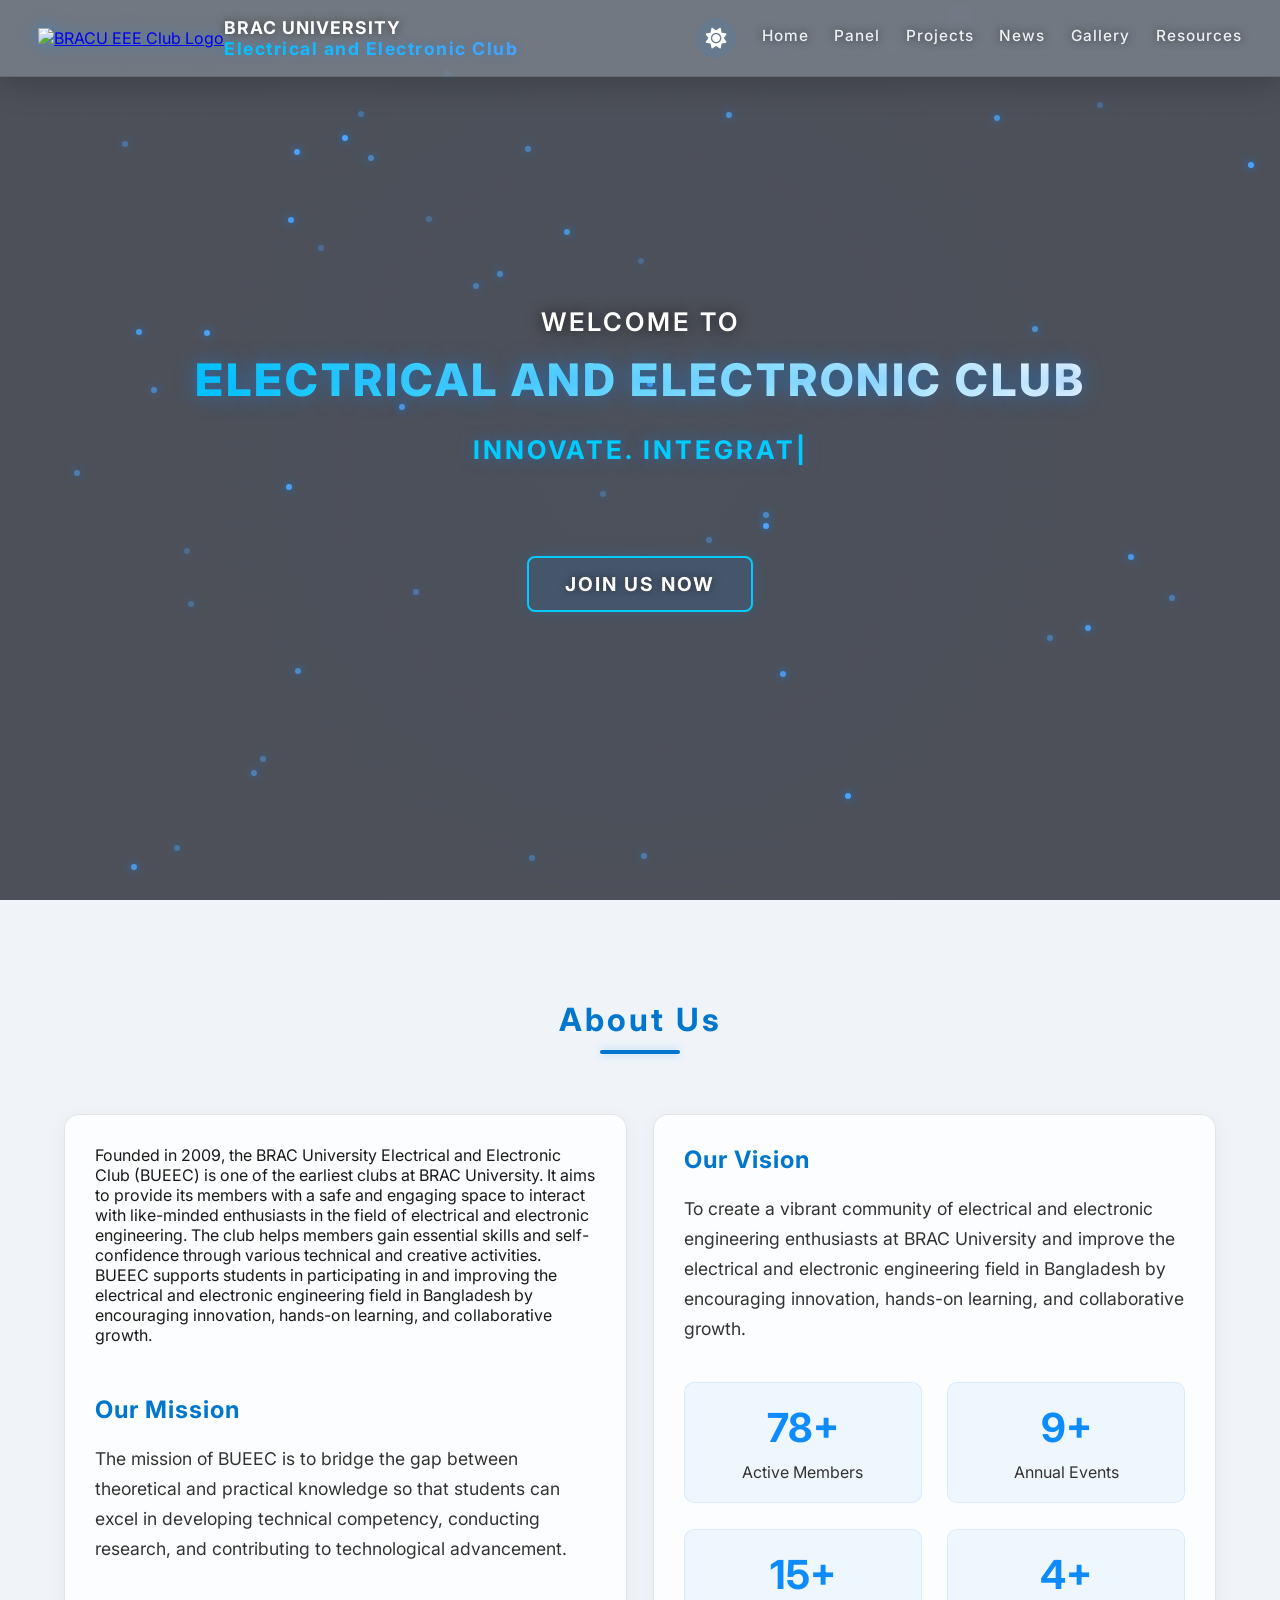
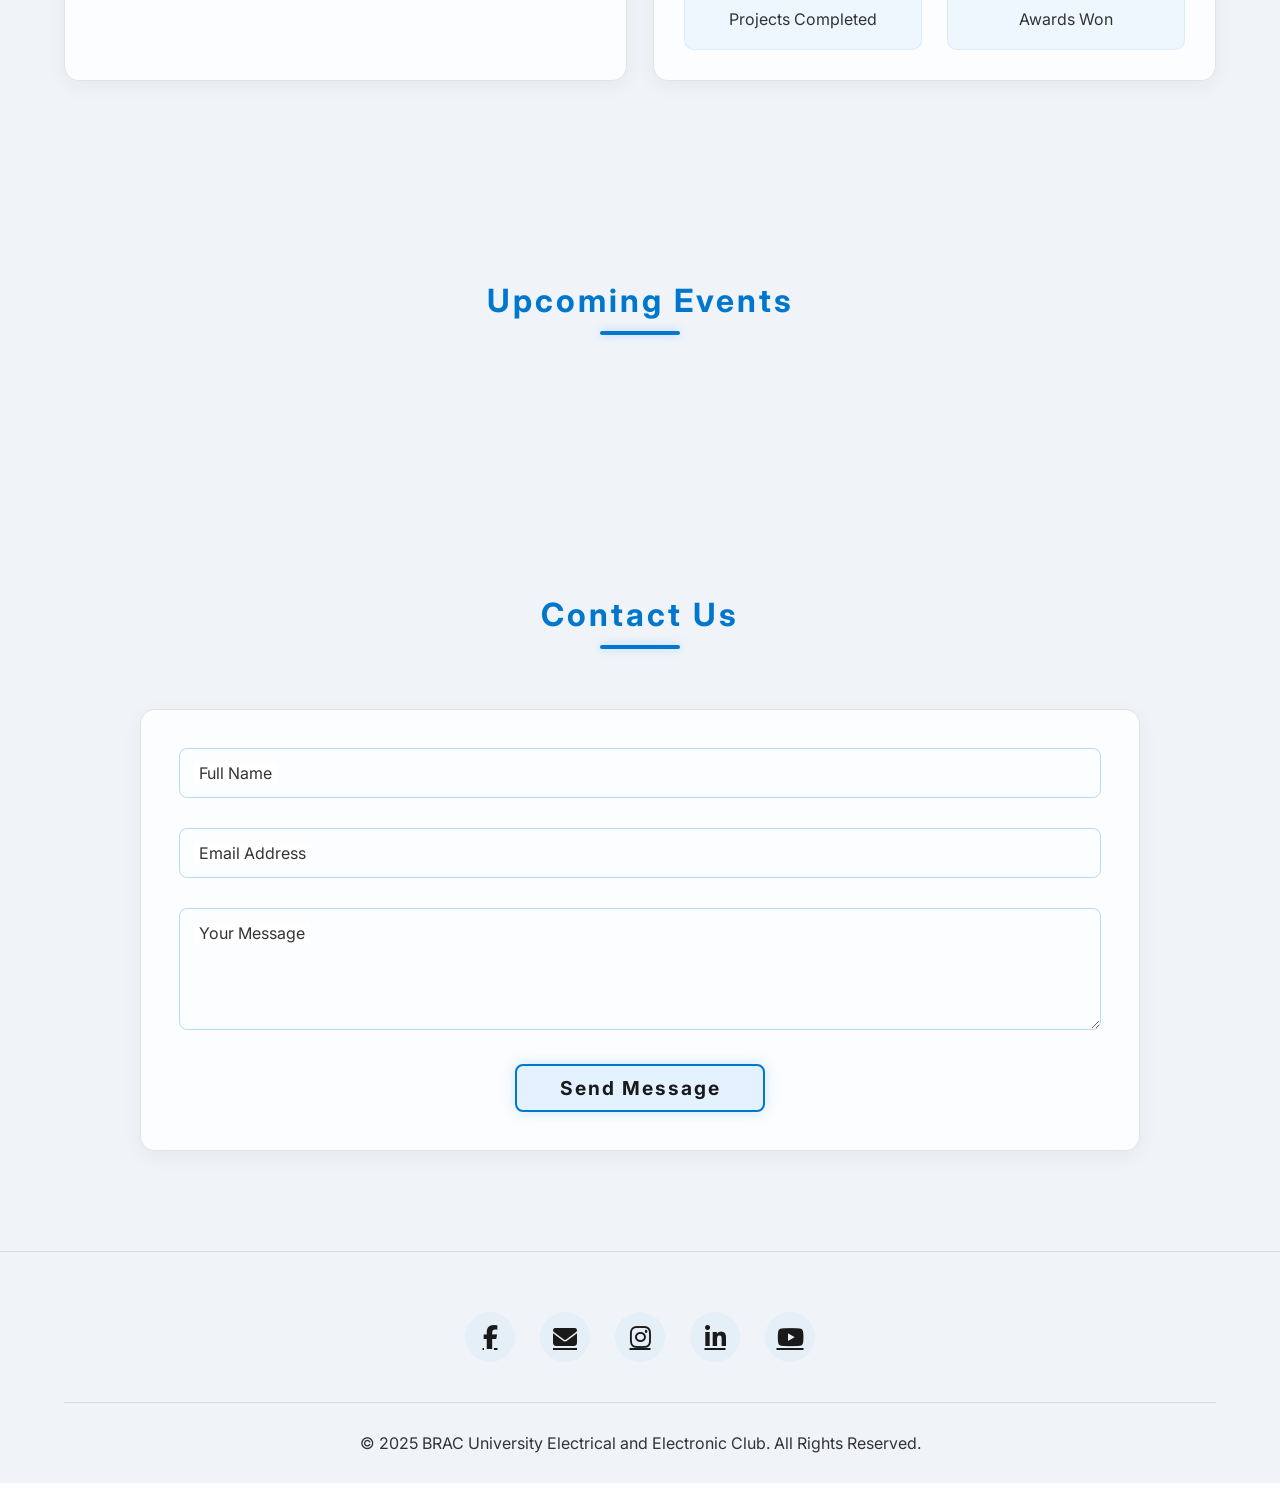
==== index.html @ 91a5d1a2 "Initial commit from downloaded files" ====
<!DOCTYPE html>
<html lang="en">
<head>
  <meta charset="UTF-8">
  <link rel="shortcut icon" type="x-icon" href="https://i.postimg.cc/prGL7dkq/Untitled-design-8-1.png">
  <meta name="viewport" content="width=device-width, initial-scale=1.0">
  <title>BRACU EE Club - Home</title>
  <link href="https://fonts.googleapis.com/css2?family=Orbitron:wght@400;500;700&family=Roboto:wght@300;400;700&display=swap" rel="stylesheet">
  <link rel="stylesheet" href="https://cdnjs.cloudflare.com/ajax/libs/font-awesome/6.4.0/css/all.min.css">
  <link href="https://fonts.googleapis.com/css2?family=Inter:wght@300;400;600;700&display=swap" rel="stylesheet">
  <link href="https://fonts.googleapis.com/css2?family=Rajdhani:wght@400;600;700&display=swap" rel="stylesheet">
  <link rel="stylesheet" href="styles.css">
</head>
<body>
  <!-- Top bar -->
  <div class="top-bar">
    <div class="brand">
      <a href="index.html">
        <img src="https://i.postimg.cc/JhgQFRFQ/Logo-Logo-for-black-bg-1.png" alt="BRACU EEE Club Logo" class="brand-icon">
      </a>
      <div class="brand-text">
        <div class="university-name"><b>BRAC UNIVERSITY</b></div>
        <div class="club-name">Electrical and Electronic Club</div>
      </div>
    </div>
    <div class="nav-links">
      <!-- Theme toggle button -->
      <button class="theme-toggle" id="themeToggle" title="Toggle theme">
        <i class="fas fa-moon"></i>
      </button>
      <a href="index.html" class="nav-link active">Home</a>
      <a href="panel.html" class="nav-link">Panel</a>
      <a href="projects.html" class="nav-link">Projects</a>
      <a href="news.html" class="nav-link">News</a>
      <a href="gallery.html" class="nav-link">Gallery</a>
      <a href="resources.html" class="nav-link">Resources</a>
    </div>
    <button class="hamburger" id="hamburger">
      <i class="fas fa-bars"></i>
    </button>
  </div>

  <!-- Sidebar Overlay -->
  <div class="sidebar-overlay" id="sidebarOverlay">
    <div class="sidebar">
      <button class="close-btn" id="closeSidebar">&times;</button>
      <div class="sidebar-links">
        <a href="index.html" class="sidebar-link">Home</a>
        <a href="panel.html" class="sidebar-link">Panel</a>
        <a href="projects.html" class="sidebar-link">Projects</a>
        <a href="news.html" class="sidebar-link">News</a>
        <a href="gallery.html" class="sidebar-link">Gallery</a>
        <a href="resources.html" class="sidebar-link">Resources</a>
      </div>
    </div>
  </div>

  <!-- Main Page Content -->
  <div class="page-content">

    <!-- Hero Section -->
    <section class="hero-section">
      <!-- Background slideshow -->
      <div class="slideshow">
        <div class="slide"></div>
        <div class="slide"></div>
        <div class="slide"></div>
        <div class="slide"></div>
      </div>
      <!-- Dark overlay for text contrast -->
      <div class="dark-overlay"></div>
      <!-- Quantum Overlay -->
      <div class="quantum-overlay"></div>
      <!-- Digital Grid -->
      <div class="digital-grid"></div>
      <!-- Floating Particles -->
      <div class="particles" id="particles"></div>
      <!-- Main content -->
      <div class="hero-content">
        <h2 class="sub-headingf">WELCOME TO</h2>
        <h1 class="main-heading">ELECTRICAL AND ELECTRONIC CLUB</h1>
        <h2 class="sub-heading" id="typewriter" style="text-transform: uppercase;"></h2>
        <button class="join-btn" onclick="window.open('https://forms.gle/XKeweSnSrj7ZbJmv6', '_blank', 'noopener')">JOIN US NOW</button>
      </div>
    </section>

    <!-- About Section -->
    <section id="about">
      <div class="section-header">
        <h2>About Us</h2>
      </div>
      <div class="grid-container">
        <div class="card animate-on-scroll">
          <div class="card-body">
            <p>Founded in 2009, the BRAC University Electrical and Electronic Club (BUEEC) is one of the earliest clubs at BRAC University. It aims to provide its members with a safe and engaging space to interact with like-minded enthusiasts in the field of electrical and electronic engineering. The club helps members gain essential skills and self-confidence through various technical and creative activities. BUEEC supports students in participating in and improving the electrical and electronic engineering field in Bangladesh by encouraging innovation, hands-on learning, and collaborative growth.</p>
            <h5 class="card-title" style="margin-top: 50px;">Our Mission</h5>
            <p class="card-text">The mission of BUEEC is to bridge the gap between theoretical and practical knowledge so that students can excel in developing technical competency, conducting research, and contributing to technological advancement.</p>
          </div>
        </div>
        <div class="card animate-on-scroll delay-1">
          <div class="card-body">
            <h5 class="card-title">Our Vision</h5>
            <p class="card-text">To create a vibrant community of electrical and electronic engineering enthusiasts at BRAC University and improve the electrical and electronic engineering field in Bangladesh by encouraging innovation, hands-on learning, and collaborative growth.</p>
            <div class="stats-grid">
              <div class="stat-item">
                <div class="stat-value" data-target="250">0</div>
                <div class="stat-label">Active Members</div>
              </div>
              <div class="stat-item">
                <div class="stat-value" data-target="30">0</div>
                <div class="stat-label">Annual Events</div>
              </div>
              <div class="stat-item">
                <div class="stat-value" data-target="50">0</div>
                <div class="stat-label">Projects Completed</div>
              </div>
              <div class="stat-item">
                <div class="stat-value" data-target="15">0</div>
                <div class="stat-label">Awards Won</div>
              </div>
            </div>
          </div>
        </div>
      </div>
    </section>


    <!-- Event Section -->
    <section id="events">
      <div class="section-header">
        <h2>Upcoming Events</h2>
      </div>
      <div>
        <!--Event Updates will go here-->
      </div>
    </section>

    <!-- Contact Section -->
    <section id="contact">
      <div class="section-header">
        <h2>Contact Us</h2>
      </div>
      <div class="contact-container">
        <form class="contact-form animate-on-scroll" action="bueec.com" method="POST">
          <!-- FormSubmit settings -->
          <input type="hidden" name="_subject" value="New message from BUEEC website">
          <input type="hidden" name="_template" value="table">
          <input type="hidden" name="_captcha" value="true">
          <input type="hidden" name="_next" value="https://www.bueec.com/#contact">

          <div class="form-group">
            <input type="text" id="name" name="name" required placeholder=" ">
            <label for="name">Full Name</label>
          </div>
          <div class="form-group">
            <input type="email" id="email" name="email" required placeholder=" ">
            <label for="email">Email Address</label>
          </div>
          <div class="form-group">
            <textarea id="message" name="message" required placeholder=" " rows="5"></textarea>
            <label for="message">Your Message</label>
          </div>
          <button type="submit" class="submit-btn">Send Message</button>
        </form>
      </div>
    </section>
  </div>

  <!-- Footer -->
  <footer>
    <div class="footer-content">
      <div class="social-links">
        <a href="https://www.facebook.com/bracueec" class="social-link" target="_blank" rel="noopener noreferrer"><i class="fab fa-facebook-f"></i></a>
        <a href="https://mail.google.com/mail/?view=cm&fs=1&to=club.bueec@g.bracu.ac.bd" class="social-link"><i class="fas fa-envelope"></i></a>
        <a href="https://www.instagram.com/club.bueec/" class="social-link" target="_blank" rel="noopener noreferrer"><i class="fab fa-instagram"></i></a>
        <a href="https://www.linkedin.com/company/bracueec/" class="social-link" target="_blank" rel="noopener noreferrer"><i class="fab fa-linkedin-in"></i></a>
        <a href="https://www.youtube.com/@bracuniversityelectricalan5006" class="social-link" target="_blank" rel="noopener noreferrer"><i class="fab fa-youtube"></i></a>
      </div>
      <p class="copyright">© 2025 BRAC University Electrical and Electronic Club. All Rights Reserved.</p>
    </div>
  </footer>

  <script src="script.js"></script>
</body>

</html>
---- styles.css ----
:root {
  --primary: #0a0c15;
  --secondary: #0f111a;
  --accent: #0d8bff;
  --accent-light: #4da6ff;
  --accent-bright: #00ccff;
  --text: #ffffff;
  --text-secondary: #e0f0ff;
  --glass: rgba(15, 25, 45, 0.8);
  --glass-border: rgba(255, 255, 255, 0.15);
}

* {
  margin: 0;
  padding: 0;
  box-sizing: border-box;
}

body {
  font-family: 'Inter', sans-serif;
  background: linear-gradient(135deg, var(--primary) 0%, var(--secondary) 100%);
  color: var(--text);
  overflow-x: hidden;
  min-height: 100vh;
}

/* Background images for sections */
#about, #events, #contact {
  position: relative;
  overflow: hidden;
  background: linear-gradient(to bottom, var(--primary), var(--secondary));
}

#about::before, #events::before, #contact::before, #team-section::before, #gallery-section::before {
  content: '';
  position: absolute;
  top: 0;
  left: 0;
  width: 100%;
  height: 100%;
  background-image: url("https://i.postimg.cc/ncsC9v3z/over2.png");
  background-size: cover;
  background-position: center;
  background-attachment: fixed;
  opacity: 0.08;
  z-index: -1;
}

[data-theme="light"] #about::before,
[data-theme="light"] #events::before,
[data-theme="light"] #contact::before {
  opacity: 0.05;
}

/* Adjust section z-index */
section {
  z-index: 1;
}

.hero-section {
  height: 100vh;
  width: 100%;
  position: relative;
  overflow: hidden;
  display: flex;
  align-items: center;
  justify-content: center;
}

.slideshow {
  position: absolute;
  top: 0;
  left: 0;
  width: 100%;
  height: 100%;
  z-index: 1;
}

.slide {
  position: absolute;
  top: 0;
  left: 0;
  width: 100%;
  height: 100%;
  background-size: cover;
  background-position: center;
  background-repeat: no-repeat;
  opacity: 0;
  transition: opacity 1.5s ease-in-out;
  animation: slideAnimation 16s infinite;
  filter: brightness(0.8) contrast(1.1);
}

.slide:nth-child(1) {
  background-image: url('https://i.postimg.cc/xChq68CY/Panel-in-Automatize.jpg');
  animation-delay: 0s;
}

.slide:nth-child(2) {
  background-image: url('https://i.postimg.cc/cJDv8XGv/Confusion-to-Confidence-Seminar.jpg');
  animation-delay: 4s;
}

.slide:nth-child(3) {
  background-image: url('https://i.postimg.cc/6pf2BBHL/Dawat-EEE-Iftar.jpg');
  animation-delay: 8s;
}

.slide:nth-child(4) {
  background-image: url('https://i.postimg.cc/N0GyMZSh/Club-Fair-Spring-2025.jpg');
  animation-delay: 12s;
}

@keyframes slideAnimation {
  0% { opacity: 0; }
  10% { opacity: 1; }
  25% { opacity: 1; }
  35% { opacity: 0; }
  100% { opacity: 0; }
}

/* Dark overlay for better text contrast */
.dark-overlay {
  position: absolute;
  top: 0;
  left: 0;
  width: 100%;
  height: 100%;
  background: rgba(10, 12, 21, 0.7);
  z-index: 2;
}

/* Quantum Overlay Effect */
.quantum-overlay {
  position: absolute;
  top: 0;
  left: 0;
  width: 100%;
  height: 100%;
  z-index: 3;
  pointer-events: none;
  background: 
    radial-gradient(circle at center, rgba(13, 139, 255, 0.03) 0%, transparent 70%),
    repeating-linear-gradient(0deg, transparent 0px, transparent 1px, rgba(0, 86, 210, 0.05) 2px);
  animation: particle-pulse 6s infinite alternate;
  overflow: hidden;
  opacity: 0.5;
}

@keyframes particle-pulse {
  0% { opacity: 0.3; }
  100% { opacity: 0.7; }
}

/* Digital Grid Overlay */
.digital-grid {
  position: absolute;
  top: 0;
  left: 0;
  width: 100%;
  height: 100%;
  z-index: 4;
  background-image: 
    linear-gradient(rgba(13, 139, 255, 0.03) 1px, transparent 1px),
    linear-gradient(90deg, rgba(13, 139, 255, 0.03) 1px, transparent 1px);
  background-size: 40px 40px;
  pointer-events: none;
  animation: gridMove 60s infinite linear;
  opacity: 0.4;
}

@keyframes gridMove {
  0% { background-position: 0 0; }
  100% { background-position: 200px 200px; }
}

/* Content container */
.hero-content {
  position: relative;
  z-index: 10;
  text-align: center;
  max-width: 1200px;
  padding: 20px;
  text-shadow: 0 2px 10px rgba(0, 0, 0, 0.7);
}

/* Top bar with glassmorphism effect */
.top-bar {
  position: fixed;
  top: 0px;
  left: 0;
  width: 100%;
  height: 80px;
  padding: 0 30px;
  display: flex;
  justify-content: space-between;
  align-items: center;
  z-index: 20;
  background: var(--glass);
  border-bottom: 1px solid var(--glass-border);
  backdrop-filter: blur(10px);
  box-shadow: 0 8px 32px rgba(0, 0, 0, 0.2);
  transition: all 0.4s ease;
}

.top-bar.scrolled {
  height: 70px;
}
.top-bar.scrolled .brand-icon {
  width: 40px;
  height: 40px;
}

.brand {
  display: flex;
  align-items: center;
}

.brand-icon {
  width: 45px;
  height: 45px;
  filter: drop-shadow(0 0 8px rgba(13, 139, 255, 0.5));
  transition: all 0.4s ease;
}

.brand-icon:hover {
  transform: scale(1.05);
}

.brand-text {
  text-align: left;
}

.university-name {
  font-family: 'Inter', sans-serif;
  font-size: 1.1rem;
  font-weight: 500;
  letter-spacing: 1px;
  color: var(--text);
  text-shadow: 0 0 8px rgba(0, 0, 0, 0.5);
}

.club-name {
  font-family: 'Inter', sans-serif;
  font-size: 1.4rem;
  font-weight: 700;
  background: linear-gradient(to right, var(--accent-bright), var(--accent-light));
  -webkit-background-clip: text;
  background-clip: text;
  color: transparent;
  letter-spacing: 1.5px;
  text-shadow: 0 0 10px rgba(13, 139, 255, 0.3);
}

.nav-links {
  display: flex;
  gap: 25px;
}

.nav-link {
  font-family: 'Inter', sans-serif;
  font-weight: 500;
  text-transform: none;
  letter-spacing: 1px;
  font-size: 1rem;
  color: var(--text);
  text-decoration: none;
  position: relative;
  padding: 8px 0;
  transition: all 0.3s ease;
  text-shadow: 0 0 8px rgba(0, 0, 0, 0.5);
}

.nav-link:hover {
  color: var(--accent-bright);
}

.nav-link::after {
  content: '';
  position: absolute;
  bottom: 0;
  left: 0;
  width: 0;
  height: 2px;
  background: var(--accent-bright);
  transition: width 0.3s;
}

.nav-link:hover::after {
  width: 100%;
}

/* Main heading */
.main-heading {
  font-family: 'Inter', sans-serif;
  font-size: 3.5rem;
  font-weight: 800;
  text-transform: none;
  margin: 20px 0;
  background: linear-gradient(to right, var(--accent-bright), #ffffff);
  -webkit-background-clip: text;
  background-clip: text;
  color: transparent;
  letter-spacing: 3px;
  line-height: 1.1;
  text-shadow: 0 0 20px rgba(13, 139, 255, 0.5);
  animation: textGlow 3s infinite alternate;
}

@keyframes textGlow {
  0% { text-shadow: 0 0 15px rgba(13, 139, 255, 0.5); }
  100% { text-shadow: 0 0 30px rgba(13, 139, 255, 0.8); }
}

/*Sub-heading*/
.sub-headingf {
  font-family: 'Inter', sans-serif;
  font-size: 2rem;
  font-weight: 600;
  text-transform: none;
  margin: 20px 0;
  color: var(--text);
  letter-spacing: 3px;
  line-height: 1.1;
  text-shadow: 0 0 15px rgba(0, 0, 0, 0.7);
}

.sub-heading {
  font-family: 'Inter', sans-serif;
  font-size: 2rem;
  font-weight: 700;
  text-transform: none;
  margin: 30px 0 40px;
  color: var(--accent-bright);
  letter-spacing: 3px;
  line-height: 1.1;
  min-height: 50px;
  text-shadow: 0 0 15px rgba(13, 139, 255, 0.5);
}
.sub-heading1 {
  font-family: 'Inter', sans-serif;
  font-size: 2rem;
  font-weight: 700;
  text-transform: none;
  margin: 30px 0 40px;
  color: var(--accent-bright);
  letter-spacing: 3px;
  line-height: 1.1;
  min-height: 50px;
  text-shadow: 0 0 15px rgba(13, 139, 255, 0.5);
}

#typewriter::after {
  content: '|';
  color: var(--accent-bright);
  animation: blink 1s steps(1) infinite;
}

@keyframes blink {
  0%, 100% { opacity: 1; }
  50% { opacity: 0; }
}

/* Join button */
.join-btn {
  margin-top: 30px;
  padding: 18px 50px;
  font-family: 'Inter', sans-serif;
  font-size: 1.4rem;
  font-weight: 700;
  text-transform: none;
  letter-spacing: 2px;
  background: rgba(13, 139, 255, 0.15);
  color: var(--text);
  border: 2px solid var(--accent-bright);
  border-radius: 8px;
  position: relative;
  overflow: hidden;
  cursor: pointer;
  transition: all 0.4s;
  z-index: 5;
  box-shadow: 0 0 20px rgba(13, 139, 255, 0.4);
  text-shadow: 0 0 8px rgba(0, 0, 0, 0.5);
}

.join-btn::before {
  content: '';
  position: absolute;
  top: 0;
  left: -100%;
  width: 100%;
  height: 100%;
  background: linear-gradient(90deg, transparent, rgba(0, 216, 255, 0.3), transparent);
  transition: 0.5s;
}

.join-btn:hover {
  background: rgba(13, 139, 255, 0.3);
  box-shadow: 0 0 30px var(--accent), 0 0 50px rgba(13, 139, 255, 0.5);
  transform: translateY(-3px);
}

.join-btn:hover::before {
  left: 100%;
}

/* Floating particles */
.particles {
  position: absolute;
  top: 0;
  left: 0;
  width: 100%;
  height: 100%;
  z-index: 5;
  pointer-events: none;
}

.particle {
  position: absolute;
  width: 6px;
  height: 6px;
  background: var(--accent-light);
  border-radius: 50%;
  box-shadow: 0 0 10px var(--accent);
  animation: float 15s infinite linear;
  opacity: 0.6;
}

@keyframes float {
  0% { transform: translate(0, 0); }
  25% { transform: translate(20px, 40px); }
  50% { transform: translate(40px, 0); }
  75% { transform: translate(20px, -40px); }
  100% { transform: translate(0, 0); }
}

/* NEW STYLES FOR FIXED SECTIONS */
/* Common section styles */
section {
  padding: 100px 5%;
  position: relative;
  overflow: hidden;
}

.section-header {
  text-align: center;
  margin-bottom: 60px;
}

.section-header h2 {
  font-family: 'Inter', sans-serif;
  font-size: 3rem;
  font-weight: 700;
  text-transform: none;
  color: var(--accent-bright);
  letter-spacing: 3px;
  position: relative;
  display: inline-block;
  padding-bottom: 15px;
}

.section-header h2::after {
  content: '';
  position: absolute;
  bottom: 0;
  left: 50%;
  transform: translateX(-50%);
  width: 80px;
  height: 4px;
  background: var(--accent-bright);
  border-radius: 2px;
  box-shadow: 0 0 10px var(--accent);
}

.grid-container {
  display: grid;
  grid-template-columns: repeat(auto-fit, minmax(300px, 1fr));
  gap: 30px;
  max-width: 1200px;
  margin: 0 auto;
}

/* About section */
#about {
  background: linear-gradient(to bottom, var(--primary), var(--secondary));
}

#about .grid-container {
  grid-auto-rows: 1fr;
}

.card {
  background: var(--glass);
  border: 1px solid var(--glass-border);
  border-radius: 15px;
  backdrop-filter: blur(10px);
  overflow: hidden;
  box-shadow: 0 10px 30px rgba(0, 0, 0, 0.3);
  transition: transform 0.3s ease, box-shadow 0.3s ease;
  height: 100%;
  display: flex;
  flex-direction: column;
}

.card:hover {
  transform: translateY(-10px);
  box-shadow: 0 15px 35px rgba(0, 0, 0, 0.4), 0 0 20px rgba(13, 139, 255, 0.2);
}

.card-body {
  padding: 30px;
  flex: 1;
}

.card-title {
  font-family: 'Inter', sans-serif;
  font-size: 1.5rem;
  margin-bottom: 20px;
  color: var(--accent-bright);
  text-transform: none;
  letter-spacing: 1px;
}

.card-text {
  font-size: 1.1rem;
  line-height: 1.7;
  margin-bottom: 20px;
  color: var(--text-secondary);
}

.stats-grid {
  display: grid;
  grid-template-columns: repeat(auto-fit, minmax(200px, 1fr));
  gap: 20px;
  margin-top: 30px;
}

.stat-item {
  text-align: center;
  padding: 20px;
  background: rgba(13, 139, 255, 0.1);
  border-radius: 10px;
  border: 1px solid rgba(13, 139, 255, 0.2);
}

.stat-value {
  font-family: 'Inter', sans-serif;
  font-size: 2.5rem;
  font-weight: 700;
  color: var(--accent-bright);
  margin-bottom: 10px;
}

.stat-value::after {
  content: '+';
}

.stat-label {
  font-size: 1rem;
  color: var(--text-secondary);
}

/* Events section */
#events {
  background: linear-gradient(to bottom, var(--secondary), var(--primary));
}

.event-card {
  position: relative;
  overflow: hidden;
  border-radius: 15px;
  height: 100%;
}

.event-badge {
  position: absolute;
  top: 20px;
  right: 20px;
  padding: 8px 15px;
  border-radius: 30px;
  font-family: 'Inter', sans-serif;
  font-weight: 700;
  text-transform: none;
  font-size: 0.9rem;
  letter-spacing: 1px;
  z-index: 2;
}

.badge-primary {
  background: rgba(13, 139, 255, 0.8);
  color: white;
}

.badge-success {
  background: rgba(46, 204, 113, 0.8);
  color: white;
}

.badge-warning {
  background: rgba(241, 196, 15, 0.8);
  color: white;
}

.event-date {
  display: flex;
  align-items: center;
  gap: 10px;
  margin-top: 20px;
  color: var(--accent-light);
  font-weight: 500;
}

/* Contact section */
#contact {
  background: linear-gradient(to bottom, var(--primary), var(--secondary));
}

.contact-container {
  text-align: center;
  display: grid;
  grid-template-columns: repeat(auto-fit, minmax(400px, 1fr));
  gap: 50px;
  max-width: 1000px;
  margin: 0 auto;
}

.contact-info {
  display: flex;
  flex-direction: column;
  gap: 30px;
}

.contact-card {
  display: flex;
  align-items: center;
  gap: 20px;
  padding: 25px;
  background: var(--glass);
  border: 1px solid var(--glass-border);
  border-radius: 15px;
  backdrop-filter: blur(10px);
  transition: all 0.3s ease;
}

.contact-card:hover {
  transform: translateX(10px);
  box-shadow: 0 0 20px rgba(13, 139, 255, 0.3);
}

.icon-container {
  width: 70px;
  height: 70px;
  border-radius: 50%;
  background: rgba(13, 139, 255, 0.1);
  display: flex;
  align-items: center;
  justify-content: center;
}

.contact-icon {
  width: 40px;
  height: 40px;
  fill: var(--accent-bright);
}

.contact-details h3 {
  font-family: 'Inter', sans-serif;
  font-size: 1.5rem;
  margin-bottom: 10px;
  color: var(--accent-bright);
}

.contact-link {
  color: var(--text-secondary);
  font-size: 1.1rem;
  text-decoration: none;
  transition: color 0.3s;
}

.contact-link:hover {
  color: var(--accent-bright);
  text-decoration: underline;
}

.contact-form {
  background: var(--glass);
  border: 1px solid var(--glass-border);
  border-radius: 15px;
  padding: 40px;
  backdrop-filter: blur(10px);
}

.form-group {
  position: relative;
  margin-bottom: 30px;
}

.form-group input,
.form-group textarea {
  width: 100%;
  padding: 15px;
  background: transparent;
  border: 1px solid rgba(13, 139, 255, 0.3);
  border-radius: 8px;
  color: var(--text);
  font-size: 1rem;
  transition: all 0.3s;
}

.form-group input:focus,
.form-group textarea:focus {
  outline: none;
  border-color: var(--accent-bright);
  box-shadow: 0 0 10px rgba(13, 139, 255, 0.3);
}

.form-group label {
  position: absolute;
  top: 15px;
  left: 15px;
  padding: 0 5px;
  pointer-events: none;
  transition: all 0.3s;
  color: var(--text-secondary);
  background: var(--glass);
}

.form-group input:focus ~ label,
.form-group input:not(:placeholder-shown) ~ label,
.form-group textarea:focus ~ label,
.form-group textarea:not(:placeholder-shown) ~ label {
  top: -10px;
  left: 10px;
  font-size: 0.9rem;
  color: var(--accent-bright);
}

.submit-btn {
  width: 50%;
  max-width: 250px;
  padding: 10px;
  background: rgba(13, 139, 255, 0.2);
  color: var(--text);
  border: 2px solid var(--accent-bright);
  border-radius: 8px;
  font-family: 'Inter', sans-serif;
  font-size: 1.2rem;
  font-weight: 700;
  text-transform: none;
  letter-spacing: 2px;
  cursor: pointer;
  transition: all 0.3s;
}

.submit-btn:hover {
  background: rgba(13, 139, 255, 0.4);
  box-shadow: 0 0 20px var(--accent);
}

/* Footer section */
footer {
  background: var(--primary);
  border-top: 1px solid var(--glass-border);
  padding: 60px 5% 30px;
}

.footer-content {
  max-width: 1200px;
  margin: 0 auto;
  display: flex;
  flex-direction: column;
  align-items: center;
  gap: 40px;
}

.footer-content .brand {
  flex-direction: column;
  text-align: center;
  gap: 15px;
}

.footer-content .brand-icon {
  width: 80px;
  height: 80px;
}

.social-links {
  display: flex;
  gap: 25px;
}

.social-link {
  width: 50px;
  height: 50px;
  border-radius: 50%;
  background: rgba(13, 139, 255, 0.1);
  display: flex;
  align-items: center;
  justify-content: center;
  color: var(--text);
  font-size: 1.5rem;
  transition: all 0.3s;
}

.social-link:hover {
  background: var(--accent);
  transform: translateY(-5px);
  box-shadow: 0 5px 15px rgba(13, 139, 255, 0.4);
}

.copyright {
  text-align: center;
  color: var(--text-secondary);
  font-size: 1rem;
  padding-top: 30px;
  border-top: 1px solid var(--glass-border);
  width: 100%;
}

/* Animation classes */
.animate-on-scroll {
  opacity: 0;
  transform: translateY(30px);
  transition: opacity 0.8s ease, transform 0.8s ease;
}

.animate-on-scroll.visible {
  opacity: 1;
  transform: translateY(0);
}

.delay-1 {
  transition-delay: 0.2s;
}

.delay-2 {
  transition-delay: 0.4s;
}

/* Hamburger Menu */
.hamburger {
  display: none;
  background: transparent;
  border: none;
  color: var(--text);
  font-size: 1.8rem;
  cursor: pointer;
  z-index: 100;
}

.sidebar-overlay {
  position: fixed;
  top: 0;
  left: 0;
  width: 100%;
  height: 100%;
  background: transparent;
  z-index: 999;
  display: flex;
  justify-content: flex-end;
  transform: translateX(100%);
  transition: transform 0.4s ease;
}

.sidebar-overlay.active {
  transform: translateX(0);
}

.sidebar {
  width: 80%;
  max-width: 350px;
  height: 100%;
  background: var(--primary);
  padding: 30px;
  box-shadow: -5px 0 15px rgba(0, 0, 0, 0.3);
  overflow-y: auto;
}

.close-btn {
  background: transparent;
  border: none;
  color: var(--text);
  font-size: 2.5rem;
  cursor: pointer;
  position: absolute;
  top: 20px;
  right: 20px;
}

.sidebar-links {
  display: flex;
  flex-direction: column;
  gap: 25px;
  margin-top: 70px;
}

.sidebar-link {
  font-family: 'Inter', sans-serif;
  font-size: 1.2rem;
  color: var(--text);
  text-decoration: none;
  padding: 10px 0;
  border-bottom: 1px solid rgba(255, 255, 255, 0.1);
  transition: all 0.3s;
}

.sidebar-link:hover {
  color: var(--accent-bright);
  padding-left: 10px;
}

/* Responsive design */
/* =============================
   🔹 Scalable Typography
   ============================= */
.main-heading {
  font-size: clamp(1.4rem, 3.5vw, 2.8rem);
}

.section-header h2 {
  font-size: clamp(1.2rem, 2.5vw, 2rem);
}

.sub-heading,
.sub-headingf {
  font-size: clamp(1rem, 2vw, 1.6rem);
}

.club-name {
  font-size: clamp(0.9rem, 1.5vw, 1.1rem);
}

.nav-link {
  font-size: clamp(0.75rem, 1.2vw, 1rem);
}

.join-btn {
  font-size: clamp(0.9rem, 1.8vw, 1.2rem);
  padding: clamp(10px, 1.5vw, 14px) clamp(24px, 4vw, 36px);
}

/* =============================
   🔹 Scalable Layout
   ============================= */
.top-bar {
  height: clamp(60px, 6vw, 100px);
  padding: clamp(10px, 2vw, 20px) clamp(20px, 3vw, 40px);
  display: flex;
  align-items: center;
  justify-content: space-between;
}

.nav-links {
  display: flex;
  gap: clamp(10px, 2vw, 30px);
}

.hamburger {
  display: none;
}

.contact-container {
  display: grid;
  grid-template-columns: repeat(auto-fit, minmax(280px, 1fr));
  gap: clamp(15px, 2vw, 35px);
}

.grid-container {
  display: grid;
  grid-template-columns: repeat(auto-fit, minmax(280px, 1fr));
  gap: clamp(15px, 2vw, 35px);
}

#about .grid-container {
  grid-auto-rows: auto;
}

.contact-form {
  padding: clamp(15px, 3vw, 40px);
}

.contact-card {
  display: flex;
  gap: clamp(10px, 2vw, 20px);
  flex-direction: row;
  align-items: center;
}

.stats-grid {
  display: grid;
  grid-template-columns: repeat(auto-fit, minmax(200px, 1fr));
  gap: clamp(15px, 2vw, 30px);
  margin-top: clamp(20px, 3vw, 50px);
}

/* =============================
   🔹 Responsive Breakpoints
   ============================= */
@media (max-width: 992px) {
  .top-bar {
    padding: clamp(10px, 2vw, 20px) 20px;
  }
  .nav-links {
    gap: 15px;
  }
}

@media (max-width: 768px) {
  .nav-links {
    display: none;
  }
  .hamburger {
    display: block;
  }
  .contact-container,
  .grid-container {
    grid-template-columns: 1fr;
  }
  #about .grid-container {
    grid-auto-rows: auto;
  }
  .top-bar {
    height: 80px;
    padding: 0 20px;
  }
}

@media (max-width: 576px) {
  .contact-form {
    padding: 25px;
  }
  .contact-card {
    flex-direction: column;
    text-align: center;
  }
  .stats-grid {
    grid-template-columns: 1fr;
  }
}


/* NEW STYLES FOR ABOUT US PAGE */
.team-section {
  padding: 80px 5%;
  margin: 0 auto;
  justify-content: center; 
}

.team-grid {
  display: grid;
  grid-template-columns: repeat(auto-fill, minmax(280px, 1fr));
  gap: 35px;
  margin: 50px auto 0 auto;
  max-width:  1400px/* 3 columns and 2 gaps calc(3 * 280px + 2 * 35px);*/
}
.team-grid1 {
  display: flex;
  justify-content: center;
}


.team-member {
  background: var(--glass);
  border: 1px solid var(--glass-border);
  border-radius: 15px;
  padding: 30px;
  text-align: center;
  backdrop-filter: blur(10px);
  transition: transform 0.3s ease, box-shadow 0.3s ease;
}

.team-member:hover {
  transform: translateY(-10px);
  box-shadow: 0 15px 35px rgba(0, 0, 0, 0.4), 0 0 20px rgba(13, 139, 255, 0.2);
}

.member-photo {
  width: 180px;
  height: 180px;
  border-radius: 50%;
  object-fit: cover;
  border: 3px solid var(--accent-bright);
  margin: 0 auto 20px;
  box-shadow: 0 0 20px rgba(13, 139, 255, 0.3);
}

.member-name {
  font-family: 'Inter', sans-serif;
  font-size: 1.5rem;
  color: var(--accent-bright);
  margin-bottom: 10px;
}

.member-role {
  font-family: 'Inter', sans-serif;
  font-size: 1.2rem;
  font-weight: 600;
  color: var(--text-secondary);
  margin-bottom: 15px;
}

.member-bio {
  color: var(--text-secondary);
  font-size: 1rem;
  line-height: 1.6;
  margin-bottom: 20px;
}

.member-contact {
  display: flex;
  justify-content: center;
  gap: 15px;
  margin-top: 15px;
}

.contact-icon {
  width: 36px;
  height: 36px;
  border-radius: 50%;
  background: rgba(13, 139, 255, 0.1);
  display: flex;
  align-items: center;
  justify-content: center;
  color: var(--accent-bright);
  transition: all 0.3s;
}

.contact-icon:hover {
  background: var(--accent);
  color: white;
  transform: translateY(-3px);
}

/* NEW STYLES FOR GALLERY PAGE */
.gallery-section {
  padding: 80px 5%;
}


.gallery-grid1 {
  display: grid;
  grid-template-columns: repeat(auto-fill, minmax(280px, 1fr));
  gap: 35px;
  margin: 50px auto 0 auto;
  max-width:  1200px;
}
.gallery-grid2 {
  display: grid;
  grid-template-columns: repeat(auto-fill, minmax(280px, 1fr));
  gap: 35px;
  margin: 50px auto 0 auto;
  max-width:  1400px;
}
.gallery-grid3 {
  display: grid;
  grid-template-columns: repeat(auto-fit, minmax(300px, 1fr));
  gap: 25px;
  margin: 50px auto 0;
  max-width: 1400px;
  
}

.gallery-grid3 iframe {
  width: 100%;
  aspect-ratio: 16 / 9;
  border: 0;
  border-radius: 10px;
  box-shadow: 0 4px 15px rgba(0,0,0,0.15);
}

.gallery-item {
  border-radius: 15px;
  overflow: hidden;
  position: relative;
  height: 280px;
  box-shadow: 0 10px 30px rgba(0, 0, 0, 0.3);
  transition: transform 0.3s ease;
}

.gallery-item:hover {
  transform: scale(1.03);
}

.gallery-image {
  width: 100%;
  height: 100%;
  object-fit: cover;
  transition: transform 0.5s ease;
}

.gallery-item:hover .gallery-image {
  transform: scale(1.1);
}

.gallery-overlay {
  position: absolute;
  bottom: 0;
  left: 0;
  right: 0;
  background: linear-gradient(to top, rgba(10, 12, 21, 0.9), transparent);
  padding: 25px 20px 20px;
  transform: translateY(100%);
  transition: transform 0.4s ease;
}

.gallery-item:hover .gallery-overlay {
  transform: translateY(0);
}

.gallery-title {
  font-family: 'Inter', sans-serif;
  font-size: 1.3rem;
  color: white;
  margin-bottom: 8px;
}

.gallery-date {
  font-size: 0.9rem;
  color: #FFDF00;
  display: flex;
  align-items: center;
  gap: 8px;
}

/* Back button */
.back-btn {
  display: inline-flex;
  align-items: center;
  gap: 10px;
  margin: 30px 0;
  padding: 12px 25px;
  background: rgba(13, 139, 255, 0.15);
  color: var(--text);
  border: 2px solid var(--accent-bright);
  border-radius: 8px;
  font-family: 'Inter', sans-serif;
  font-weight: 600;
  text-decoration: none;
  transition: all 0.3s;
}

.back-btn:hover {
  background: rgba(13, 139, 255, 0.3);
  transform: translateX(-5px);
}

/* Hidden sections */
.page-section {
  display: none;
}

.active-section {
  display: block;
}

/* NEW: Theme toggle button */
.theme-toggle {
  background: rgba(13, 139, 255, 0.1);
  border: none;
  color: var(--text);
  font-size: 1.3rem;
  cursor: pointer;
  width: 40px;
  height: 40px;
  border-radius: 50%;
  display: flex;
  align-items: center;
  justify-content: center;
  transition: all 0.3s ease;
  margin-left: 15px;
}

.theme-toggle:hover {
  background: rgba(13, 139, 255, 0.1);
}
/*------------------------------------------------------------*/
/* NEW: Light mode color variables */

[data-theme="light"]:not(.hero-section):not(.top-bar):not(.hero-section *) {
  --primary: #f0f4f8;
  --secondary: #f0f4f8;
  --accent: #0d8bff;
  --accent-light: #4da6ff;
  --accent-bright: #0077cc;
  --text: #1a1a1a;
  --text-secondary: #333333;
  --glass: rgba(255, 255, 255, 0.8);
  --glass-border: rgba(0, 0, 0, 0.1);
}

/* Light mode top bar override */
[data-theme="light"] .top-bar {
  --primary: #f0f4f8;        
  --secondary: #f0f4f8;
  --text: #1a1a1a;
  --text-secondary: #333333;
  --glass: rgba(150, 160, 170, 0.5);     /* rgba(154, 161, 170, 0.5) rgba(230, 235, 240, 0.5)*/
  --glass-border: rgba(0, 0, 0, 0.1); 
}

[data-theme="light"] .nav-link,
[data-theme="light"] .sidebar-link {
  color: #ecf0f1;
}


/* Ensure hero section, topbar and their children always use dark mode variables */
.hero-section,
.top-bar,
.hero-section *,
.top-bar * {
  --primary: #121212;
  --secondary: #121212;
  --accent: #0d8bff;
  --accent-light: #4da6ff;
  --accent-bright: #00ccff;
  --text: #ffffff;
  --text-secondary: #e0f0ff;
  --glass: rgba(15, 15, 15, 0.6);
  --glass-border: rgba(255, 255, 255, 0.15);
}

/* Adjustments for non-hero sections */
[data-theme="light"] #about::before,
[data-theme="light"] #events::before,
[data-theme="light"] #contact::before,
[data-theme="light"] #team-section::before,
[data-theme="light"] #gallery-section::before {
  opacity: 0.05;
}

[data-theme="light"] .card,
[data-theme="light"] .contact-card,
[data-theme="light"] .contact-form,
[data-theme="light"] .team-member {
  box-shadow: 0 5px 20px rgba(0, 0, 0, 0.05);
}

[data-theme="light"] .stat-item,
[data-theme="light"] .contact-card {
  background: rgba(13, 139, 255, 0.05);
  border: 1px solid rgba(13, 139, 255, 0.1);
}

[data-theme="light"] .social-link {
  background: rgba(13, 139, 255, 0.05);
}

[data-theme="light"] .social-link:hover {
  background: var(--accent);
}

[data-theme="light"] .gallery-overlay {
  background: linear-gradient(to top, rgba(240, 244, 248, 0.9), transparent);
}

[data-theme="light"] .gallery-title {
  color: var(--text);
}

[data-theme="light"] .section-header h2::after {
  box-shadow: 0 0 10px rgba(13, 139, 255, 0.3);
}

[data-theme="light"] .join-btn,
[data-theme="light"] .submit-btn,
[data-theme="light"] .back-btn {
  background: rgba(13, 139, 255, 0.1);
  box-shadow: 0 0 15px rgba(13, 139, 255, 0.2);
}

[data-theme="light"] .join-btn:hover,
[data-theme="light"] .submit-btn:hover,
[data-theme="light"] .back-btn:hover {
  background: rgba(13, 139, 255, 0.2);
  box-shadow: 0 0 25px rgba(13, 139, 255, 0.3);
}

[data-theme="light"] .stat-value {
  color: var(--accent);
}

/* News page: live Facebook feed */
.news-section {
  padding-top: 140px;
  min-height: 100vh;
}

.news-section .section-header {
  margin-bottom: 48px;
}

.news-subtitle {
  margin-top: 18px;
  font-size: 1.1rem;
  color: var(--text-secondary);
}

.news-layout {
  display: grid;
  grid-template-columns: minmax(0, 500px) minmax(0, 340px);
  justify-content: center;
  align-items: start;
  gap: 40px;
}

.news-feed {
  position: relative;
  width: 100%;
  min-height: 800px;
  border-radius: 16px;
  border: 1px solid var(--glass-border);
  background: var(--glass);
  overflow: hidden;
  box-shadow: 0 18px 50px rgba(0, 0, 0, 0.3);
}

.news-feed iframe {
  position: relative;
  display: block;
  border: 0;
  overflow: hidden;
  max-width: 100%;
}

.news-loading {
  position: absolute;
  inset: 0;
  display: flex;
  flex-direction: column;
  align-items: center;
  justify-content: center;
  gap: 14px;
  color: var(--text-secondary);
}

.news-loading i {
  font-size: 2.5rem;
  color: var(--accent-bright);
  animation: news-pulse 1.4s ease-in-out infinite;
}

.news-loading.is-hidden {
  display: none;
}

@keyframes news-pulse {
  0%, 100% { opacity: 0.4; }
  50% { opacity: 1; }
}

.news-card {
  padding: 32px 28px;
  border-radius: 16px;
  border: 1px solid var(--glass-border);
  background: var(--glass);
  backdrop-filter: blur(10px);
}

.news-card-icon {
  display: inline-flex;
  align-items: center;
  justify-content: center;
  width: 52px;
  height: 52px;
  margin-bottom: 20px;
  border-radius: 50%;
  font-size: 1.3rem;
  color: var(--accent-bright);
  background: rgba(13, 139, 255, 0.15);
}

.news-card h3 {
  margin-bottom: 12px;
  font-size: 1.4rem;
  font-weight: 700;
  color: var(--text);
}

.news-card p {
  line-height: 1.6;
  color: var(--text-secondary);
}

.news-follow-btn {
  display: flex;
  align-items: center;
  justify-content: center;
  gap: 10px;
  margin-top: 24px;
  padding: 14px 18px;
  border: 2px solid var(--accent-bright);
  border-radius: 8px;
  font-weight: 700;
  text-decoration: none;
  color: var(--text);
  background: rgba(13, 139, 255, 0.15);
  transition: background 0.3s ease, transform 0.3s ease;
}

.news-follow-btn:hover {
  background: rgba(13, 139, 255, 0.3);
  transform: translateY(-2px);
}

.news-card .news-hint {
  margin-top: 18px;
  font-size: 0.85rem;
  opacity: 0.8;
}

@media (max-width: 900px) {
  .news-layout {
    grid-template-columns: minmax(0, 500px);
  }
}

@media (max-width: 576px) {
  .news-section {
    padding-top: 110px;
  }

  .news-section .section-header h2 {
    font-size: 2.2rem;
  }
}

/* Smooth transition for theme switching */
body, .card, .contact-card, .contact-form, .team-member, 
.stat-item, .social-link, .gallery-overlay, .join-btn,
.submit-btn, .back-btn {
  transition: background-color 0.5s ease, color 0.5s ease, 
              border-color 0.5s ease, box-shadow 0.5s ease;

}
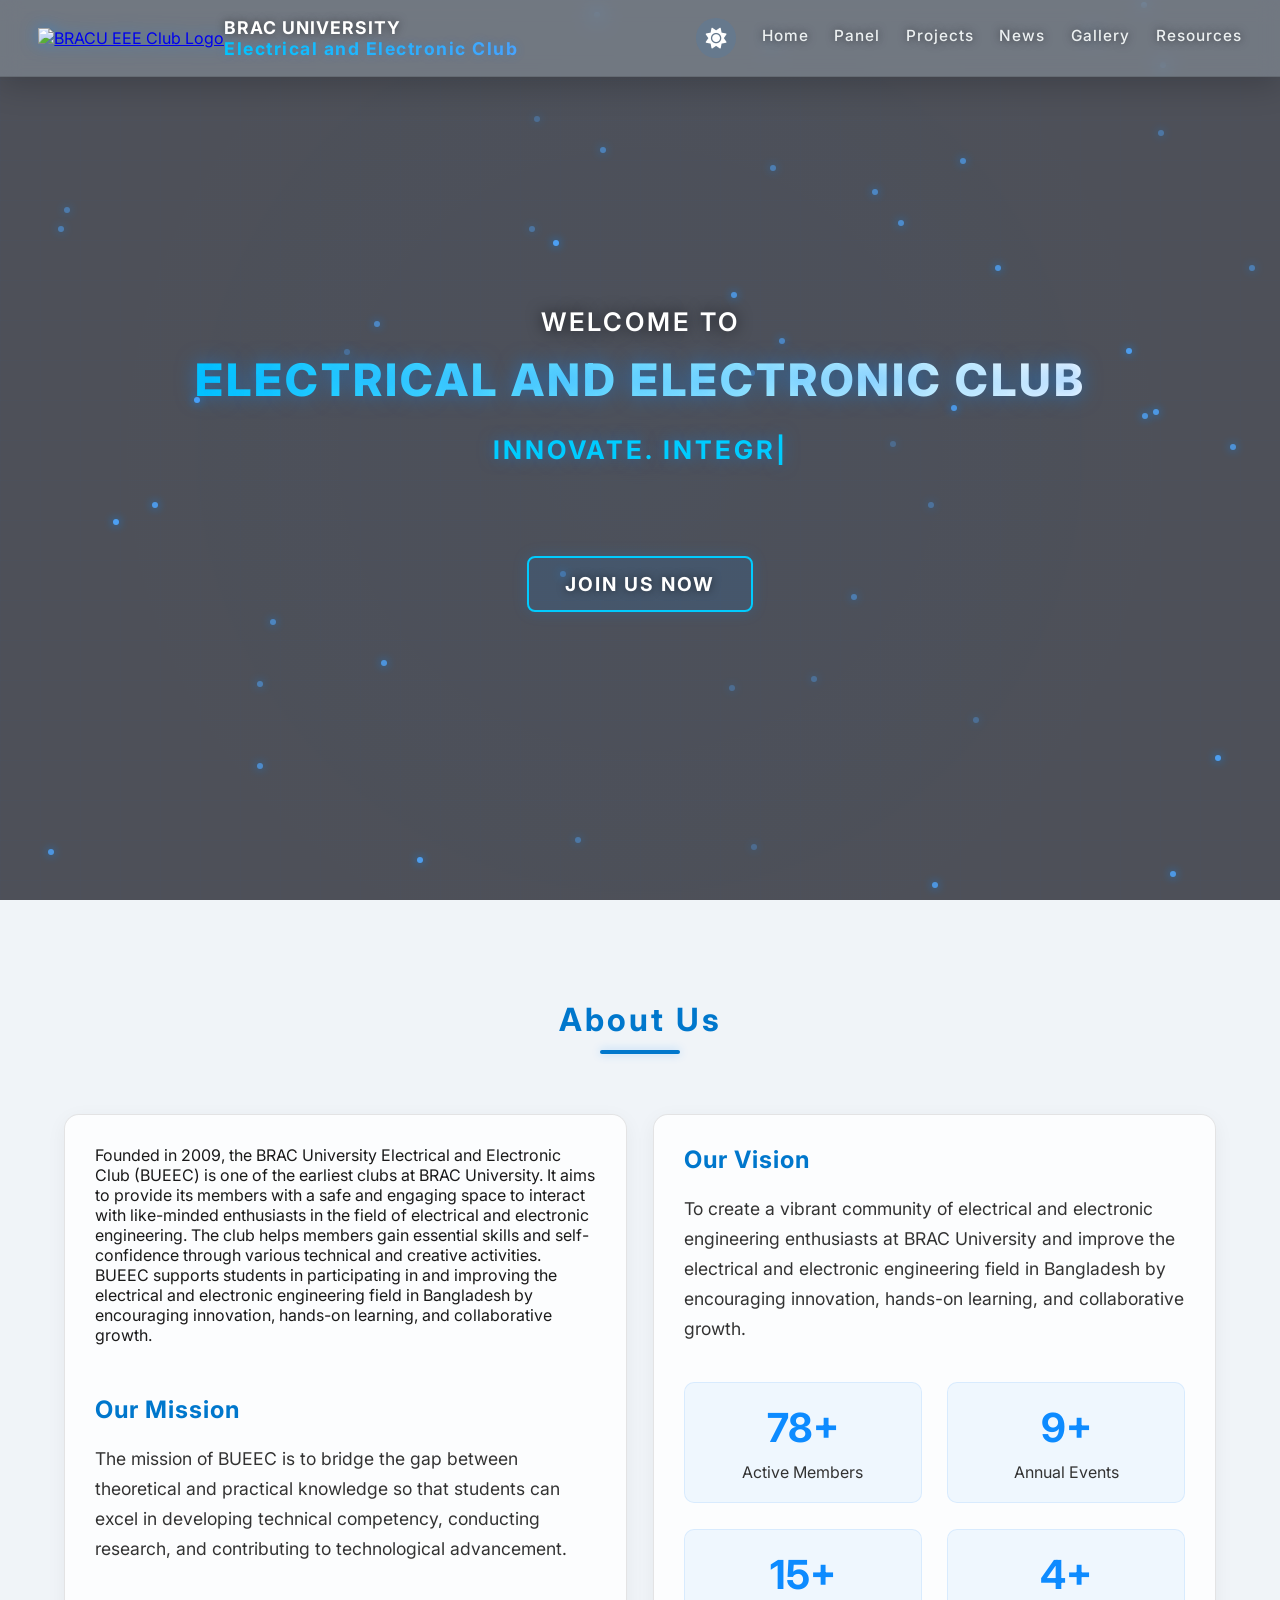
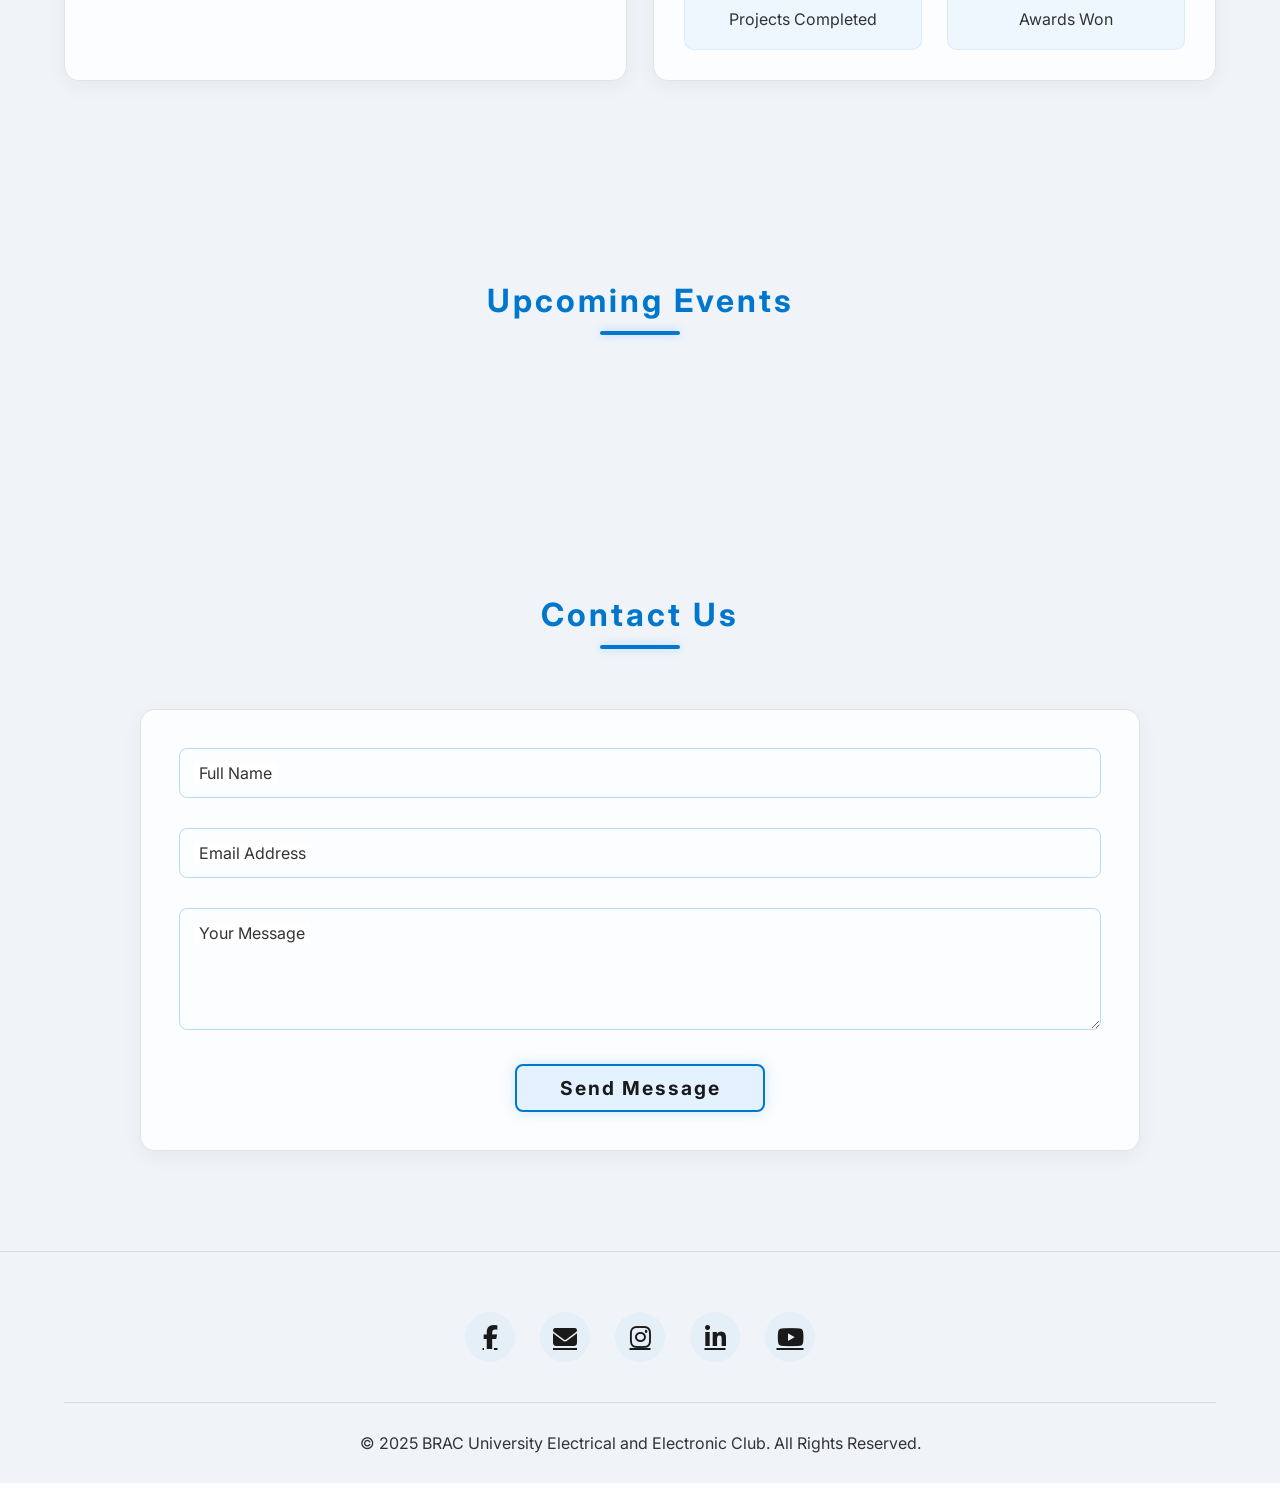
==== commit 4a5f826b: "Update title for BRAC University Electrical Club" ====
--- a/index.html
+++ b/index.html
@@ -4,7 +4,7 @@
   <meta charset="UTF-8">
   <link rel="shortcut icon" type="x-icon" href="https://i.postimg.cc/prGL7dkq/Untitled-design-8-1.png">
   <meta name="viewport" content="width=device-width, initial-scale=1.0">
-  <title>BRACU EE Club - Home</title>
+  <title>BRAC University Electrical and Electronic Club</title>
   <link href="https://fonts.googleapis.com/css2?family=Orbitron:wght@400;500;700&family=Roboto:wght@300;400;700&display=swap" rel="stylesheet">
   <link rel="stylesheet" href="https://cdnjs.cloudflare.com/ajax/libs/font-awesome/6.4.0/css/all.min.css">
   <link href="https://fonts.googleapis.com/css2?family=Inter:wght@300;400;600;700&display=swap" rel="stylesheet">
